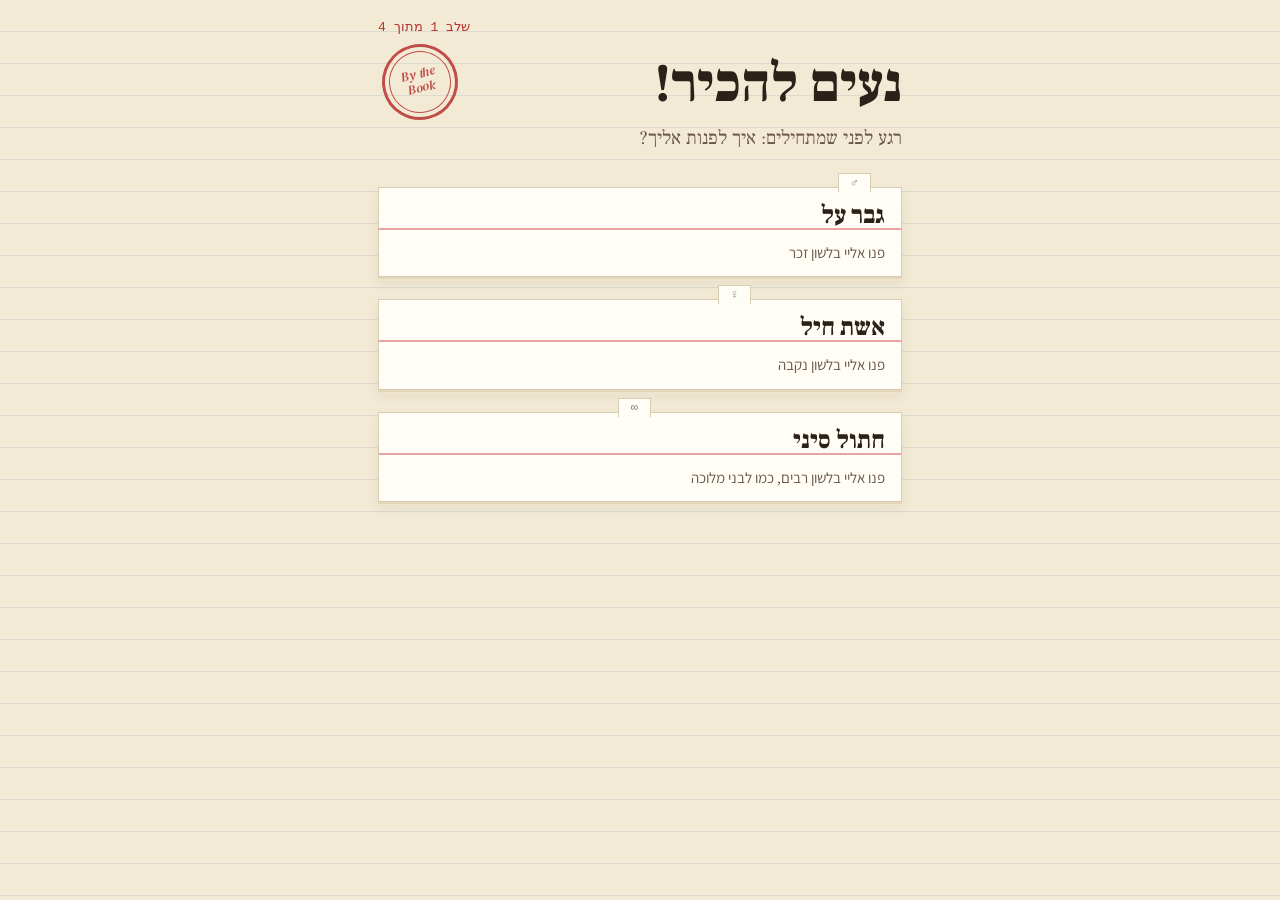
==== index.html @ d26ed382 "Stage 4: tell the app about your taste by voice; returned books get a stack - Big record button with" ====
<!doctype html>
<html lang="he" dir="rtl">
<head>
  <meta charset="utf-8">
  <meta name="viewport" content="width=device-width, initial-scale=1, viewport-fit=cover">
  <meta name="theme-color" content="#f3ead6">
  <meta name="color-scheme" content="light">
  <title>By the Book</title>

  <!-- installable app -->
  <link rel="manifest" href="manifest.webmanifest">
  <link rel="icon" href="icons/icon-192.png">
  <link rel="apple-touch-icon" href="icons/apple-touch-icon.png">
  <meta name="apple-mobile-web-app-capable" content="yes">
  <meta name="mobile-web-app-capable" content="yes">
  <meta name="apple-mobile-web-app-title" content="By the Book">
  <meta name="apple-mobile-web-app-status-bar-style" content="default">

  <link rel="preconnect" href="https://fonts.googleapis.com">
  <link rel="preconnect" href="https://fonts.gstatic.com" crossorigin>
  <link href="https://fonts.googleapis.com/css2?family=Assistant:wght@400;600;700;800&family=DM+Serif+Display:ital@0;1&family=Frank+Ruhl+Libre:wght@400;700;900&display=swap" rel="stylesheet">
  <link rel="stylesheet" href="css/style.css">
</head>
<body>
  <main id="view"></main>

  <!-- the book that comes off the shelf -->
  <div class="sheet-backdrop" hidden></div>
  <section class="sheet" role="dialog" aria-modal="true" hidden></section>

  <div class="toast" role="status" hidden></div>

  <nav class="tabbar" aria-label="ניווט">
    <button data-tab="home"><span class="tab-icon" aria-hidden="true">
      <svg viewBox="0 0 24 24"><path d="M4 20V9l8-5 8 5v11h-5v-6H9v6z"/></svg></span><span>בית</span></button>
    <button data-tab="mybooks"><span class="tab-icon" aria-hidden="true">
      <svg viewBox="0 0 24 24"><path d="M4 4h3v16H4zM9 6h3v14H9zM14.2 5.6l2.9-.8 3.7 14.5-2.9.7z"/></svg></span><span>הספרים שלי</span></button>
  </nav>

  <script src="data/categories.js"></script>
  <script src="data/books.js"></script>
  <script src="js/store.js"></script>
  <script src="js/taste.js"></script>
  <script src="js/recommend.js"></script>
  <script src="js/shelf.js"></script>
  <script src="js/install.js"></script>
  <script src="js/voice.js"></script>
  <script src="js/onboarding.js"></script>
  <script src="js/app.js"></script>
</body>
</html>
---- css/style.css ----
/* By the Book — an old public library: lined paper, catalogue cards,
   cloth-bound books on the lending desk, rubber stamps in red and blue ink. */

:root {
  --paper: #f3ead6;
  --paper-2: #fffdf6;
  --paper-3: #e9dcc2;
  --line: rgba(90, 120, 170, .14);
  --edge: #d8ccb2;
  --ink: #2b2118;
  --soft: #6a5848;
  --red: #b8322f;
  --red-line: #e9a3a0;
  --blue: #3b4fa0;
  --oak-hi: #d9b27c;
  --oak: #a87a45;
  --oak-lo: #7d5530;
  --gold: #f3dc9c;
  --serif: "Frank Ruhl Libre", "Times New Roman", serif;
  --sans: "Assistant", -apple-system, "Segoe UI", Arial, sans-serif;
  --typed: "Courier New", Courier, monospace;
  --latin: "DM Serif Display", Georgia, serif;
  --tabbar-h: 62px;
}

* { box-sizing: border-box; }
[hidden] { display: none !important; }
html { -webkit-text-size-adjust: 100%; }

body {
  margin: 0;
  min-height: 100vh;
  color: var(--ink);
  font-family: var(--serif);
  font-size: 17px;
  line-height: 1.5;
  -webkit-tap-highlight-color: transparent;
  background-color: var(--paper);
  /* ruled notebook paper */
  background-image: repeating-linear-gradient(transparent 0 31px, var(--line) 31px 32px);
}

button {
  font: inherit;
  color: inherit;
  cursor: pointer;
  border: none;
  background: none;
  padding: 0;
  touch-action: manipulation;
}

.typed { font-family: var(--typed); }
.muted { color: var(--soft); }

#view {
  max-width: 560px;
  margin: 0 auto;
  padding: calc(env(safe-area-inset-top) + 14px) 18px
           calc(var(--tabbar-h) + env(safe-area-inset-bottom) + 28px);
}

/* ---------- home ---------- */

.hero { position: relative; padding: 26px 0 22px; }

.hero h1 {
  font-weight: 900;
  font-size: clamp(56px, 17vw, 74px);
  line-height: 1;
  margin: 0;
}

.hero-sub { margin: 10px 0 0; font-size: 19px; font-style: italic; color: var(--soft); }

/* round rubber stamp with the app's name */
.brand-stamp {
  position: absolute;
  top: 18px;
  left: 4px;
  width: 98px;
  height: 98px;
  padding-top: 28px;
  border: 3px solid var(--red);
  border-radius: 50%;
  outline: 1.5px solid var(--red);
  outline-offset: -8px;
  color: var(--red);
  font-family: var(--latin);
  font-style: italic;
  font-size: 17px;
  line-height: 1.1;
  text-align: center;
  direction: ltr;
  transform: rotate(-14deg);
  opacity: .85;
}

.catalogue { display: grid; gap: 22px; padding-top: 12px; }

.index-card {
  position: relative;
  display: block;
  width: 100%;
  min-height: 88px;
  padding: 12px 16px;
  text-align: right;
  background-color: var(--paper-2);
  /* the red line under the heading of a catalogue card */
  background-image: linear-gradient(var(--red-line), var(--red-line));
  background-size: 100% 2px;
  background-position: 0 40px;
  background-repeat: no-repeat;
  border: 1px solid var(--edge);
  box-shadow: 0 2px 0 #e3d6ba, 0 4px 0 #efe5cf, 0 6px 12px rgba(80, 60, 30, .08);
  transition: transform .25s cubic-bezier(.2, .8, .3, 1.2);
}

.index-card:active { transform: translateY(1px); }
.index-card.pulling { transform: translateY(-14px) rotate(-1deg); }

.ic-tab {
  position: absolute;
  top: -15px;
  right: var(--tab);
  padding: 0 12px;
  font-size: 12px;
  color: #8b7a66;
  background: var(--paper-2);
  border: 1px solid var(--edge);
  border-bottom: none;
}

.ic-num { position: absolute; left: 16px; top: 13px; font-size: 14px; color: var(--red); }
.ic-name { display: block; font-weight: 900; font-size: 25px; line-height: 1.2; }
.ic-desc { display: block; margin-top: 12px; font-family: var(--sans); font-size: 15px; color: var(--soft); }

/* ---------- page header ---------- */

.page-head {
  display: flex;
  align-items: center;
  justify-content: space-between;
  gap: 12px;
  padding: 6px 0 10px;
  font-family: var(--sans);
  font-size: 15px;
}

.back { color: var(--soft); font-family: var(--sans); font-size: 16px; padding: 8px 0; }

.page-title { font-weight: 900; font-size: 34px; margin: 0; }

.tab-title {
  display: inline-block;
  margin-top: 6px;
  padding: 5px 18px 3px;
  font-weight: 900;
  font-size: 24px;
  background: var(--paper-2);
  border: 1px solid var(--edge);
  border-bottom: none;
}
.tab-title .typed { font-weight: 400; font-size: 13px; color: var(--red); margin-left: 10px; }

.hint { margin: 8px 0 0; font-style: italic; color: var(--soft); }

/* ---------- the lending desk ---------- */

.desk {
  position: relative;
  margin: 18px -18px 0;
  padding: 26px 18px 0;
  background: radial-gradient(70% 60% at 30% 30%, rgba(255, 214, 140, .35), transparent 70%);
}

.desk-books { position: relative; z-index: 1; }

.desk-top { /* the wooden desk */
  position: relative;
  height: 84px;
  margin: 0 -18px;
  background:
    repeating-linear-gradient(91deg, rgba(0, 0, 0, .05) 0 2px, transparent 2px 12px),
    linear-gradient(#b98a52, #8a5f33);
  box-shadow: inset 0 3px 0 var(--oak-hi), 0 8px 14px rgba(80, 50, 20, .18);
}

.desk.small .desk-top { height: 22px; }
.desk.small { padding-top: 12px; background: none; }

.desk-card {
  position: absolute;
  bottom: 10px;
  right: 30px;
  width: 116px;
  padding: 6px 8px;
  font-family: var(--typed);
  font-size: 10px;
  line-height: 1.5;
  color: #555;
  background: var(--paper-2);
  border: 1px solid var(--edge);
  box-shadow: 0 3px 6px rgba(0, 0, 0, .25);
  transform: rotate(-7deg);
}
.desk-card b {
  display: block;
  margin-bottom: 3px;
  font-family: var(--sans);
  font-size: 11px;
  color: var(--red);
  border-bottom: 1px solid var(--red-line);
}

.desk-stamp { /* a rubber stamp waiting on the desk */
  position: absolute;
  bottom: 22px;
  left: 42px;
  width: 46px;
  height: 30px;
  border-radius: 4px 4px 2px 2px;
  background: #3a2a1e;
  box-shadow: 0 3px 4px rgba(0, 0, 0, .4);
}
.desk-stamp::before {
  content: "";
  position: absolute;
  top: -26px;
  left: 16px;
  width: 14px;
  height: 28px;
  border-radius: 7px 7px 2px 2px;
  background: #6b4a3a;
}

.desk-empty { text-align: center; font-style: italic; color: var(--soft); margin: 0 0 14px; }

.stack { display: flex; flex-direction: column; align-items: center; }

/* a cloth-bound book lying on its side, spine towards you */
.bk {
  position: relative;
  display: flex;
  align-items: center;
  gap: 10px;
  width: var(--len);
  height: var(--t);
  margin-left: var(--x);
  padding: 0 16px;
  color: var(--gold);
  border-radius: 3px 6px 6px 3px;
  background:
    linear-gradient(180deg, rgba(255, 255, 255, .18), rgba(255, 255, 255, .03) 40%, rgba(0, 0, 0, .28)),
    var(--c);
  box-shadow: 0 2px 0 rgba(0, 0, 0, .25), 0 0 0 1px rgba(0, 0, 0, .3);
  transition: transform .3s cubic-bezier(.2, .8, .3, 1), box-shadow .3s ease, opacity .3s ease, filter .3s ease;
  animation: land .45s cubic-bezier(.2, .8, .3, 1.2) backwards;
}
.bk:nth-child(2) { animation-delay: .07s; }
.bk:nth-child(3) { animation-delay: .14s; }

@keyframes land { from { transform: translateY(-30px); opacity: 0; } }

/* gold lines near both ends of the spine */
.bk::before, .bk::after {
  content: "";
  position: absolute;
  top: 5px;
  bottom: 5px;
  width: 2px;
  background: #e9c97a;
  opacity: .8;
}
.bk::before { right: 8px; }
.bk::after { left: 8px; }

.bk:active { transform: translateX(-6px); }

.bk .fit {
  flex: 1;
  min-width: 0;
  height: 100%;
  display: flex;
  align-items: center;
  justify-content: center;
  padding: 5px 4px;
  overflow: hidden;
}

.bk-title {
  display: block;
  max-width: 100%;
  font-family: var(--serif);
  font-weight: 900;
  line-height: 1.05;
  text-align: center;
  text-shadow: 0 1px 0 rgba(0, 0, 0, .45);
}

.bk-author {
  flex-shrink: 0;
  max-width: 34%;
  padding-right: 10px;
  overflow: hidden;
  font-family: var(--sans);
  font-weight: 700;
  font-size: 11px;
  white-space: nowrap;
  text-overflow: ellipsis;
  color: #f3e6c6;
  opacity: .9;
  border-right: 1px solid rgba(233, 201, 122, .6);
}

/* white library label with the shelf letters */
.bk-label {
  flex-shrink: 0;
  min-width: 34px;
  padding: 3px 5px;
  font-family: var(--typed);
  font-size: 12px;
  font-weight: 700;
  line-height: 1.1;
  text-align: center;
  color: #222;
  background: var(--paper-2);
  border-radius: 2px;
  box-shadow: 0 1px 1px rgba(0, 0, 0, .35);
}

.stack.has-pulled .bk:not(.pulled) { filter: saturate(.6) brightness(.85); }
.bk.pulled {
  transform: translateX(-28px) translateY(-4px) rotate(-1.5deg);
  box-shadow: 0 14px 18px rgba(0, 0, 0, .35), 0 0 0 1px rgba(0, 0, 0, .3);
  z-index: 2;
}
.bk.leaving-out { transform: translateX(-120%) rotate(-4deg); opacity: 0; }
.bk.leaving-away { transform: translateY(24px); opacity: 0; }
.stack.swap-out .bk { transform: translateX(110%); opacity: 0; }

/* ---------- buttons ---------- */

.dashed-btn {
  display: block;
  width: 100%;
  margin-top: 20px;
  padding: 15px;
  font-family: var(--sans);
  font-weight: 700;
  font-size: 18px;
  color: var(--ink);
  background: rgba(255, 253, 246, .65);
  border: 2px dashed #b9a684;
  border-radius: 8px;
}
.dashed-btn:active { background: var(--paper-2); }

.stamp {
  flex: 1;
  min-height: 54px;
  font-family: var(--sans);
  font-weight: 800;
  font-size: 19px;
  border: 3px solid;
  border-radius: 6px;
  transition: transform .1s ease;
}
.stamp:active { transform: scale(.96) rotate(0deg); }
.stamp-red { color: var(--red); border-color: var(--red); background: rgba(184, 50, 47, .05); transform: rotate(-2deg); }
.stamp-blue { color: var(--blue); border-color: var(--blue); transform: rotate(1.5deg); }

.card-link {
  padding: 10px 6px;
  font-family: var(--sans);
  font-size: 15px;
  color: var(--soft);
  text-decoration: underline;
  text-underline-offset: 4px;
}

/* ---------- the library card (bottom sheet) ---------- */

.sheet-backdrop {
  position: fixed;
  inset: 0;
  z-index: 20;
  background: rgba(60, 40, 20, .35);
  opacity: 0;
  transition: opacity .3s ease;
}
.sheet-backdrop.show { opacity: 1; }

.sheet {
  position: fixed;
  z-index: 21;
  left: 0;
  right: 0;
  bottom: 0;
  max-width: 560px;
  max-height: 84vh;
  margin: 0 auto;
  overflow-y: auto;
  -webkit-overflow-scrolling: touch;
  padding: 8px 18px calc(env(safe-area-inset-bottom) + 18px);
  color: var(--ink);
  background: var(--paper-2);
  border: 1px solid #d3c4a5;
  border-bottom: none;
  border-radius: 6px 6px 0 0;
  box-shadow: 0 -10px 30px rgba(80, 60, 30, .3);
  transform: translateY(105%);
  transition: transform .34s cubic-bezier(.2, .8, .25, 1);
}
.sheet.show { transform: translateY(0); }

.sheet-grip { width: 44px; height: 5px; margin: 0 auto 4px; border-radius: 3px; background: #ddd0b4; }

.sheet-close {
  position: absolute;
  top: 10px;
  left: 12px;
  width: 38px;
  height: 38px;
  font-size: 15px;
  color: var(--soft);
  border-radius: 50%;
  background: var(--paper);
}

.card-top {
  display: flex;
  justify-content: space-between;
  margin: 6px 48px 0 0;
  padding-bottom: 6px;
  font-size: 13px;
  color: var(--red);
  border-bottom: 2px solid var(--red-line);
}

.card-book { display: flex; gap: 14px; align-items: flex-start; padding-top: 14px; }

.card-cover-wrap, .card-cover { flex-shrink: 0; width: 100px; height: 150px; }

.card-cover {
  display: block;
  object-fit: cover;
  color: transparent;
  background: var(--paper-3);
  box-shadow: 0 3px 10px rgba(0, 0, 0, .3);
  transform: rotate(2deg);
}

.card-cover.drawn {
  display: flex;
  flex-direction: column;
  align-items: center;
  justify-content: center;
  gap: 8px;
  padding: 12px;
  text-align: center;
  color: var(--gold);
  background:
    linear-gradient(90deg, rgba(0, 0, 0, .25) 0 7px, transparent 7px),
    var(--c);
  outline: 1px solid rgba(233, 201, 122, .7);
  outline-offset: -9px;
}
.drawn-title { font-weight: 900; font-size: 16px; line-height: 1.2; }
.drawn-author { font-family: var(--sans); font-size: 11px; opacity: .85; }

.card-head { min-width: 0; }
.card-head h2 { margin: 0; font-weight: 900; font-size: 25px; line-height: 1.12; }
.card-author { margin: 6px 0 4px; font-size: 14px; color: var(--soft); }
.card-tags { margin: 0; font-size: 13px; color: var(--red); }

.card-summary { margin: 14px 0 8px; font-size: 17px; line-height: 1.6; }

.card-where {
  margin: 0 0 6px;
  padding: 8px 10px;
  font-family: var(--sans);
  font-size: 15px;
  background: var(--paper);
  border-right: 3px solid var(--blue);
}
.card-where .typed { font-weight: 700; color: var(--blue); }

.card-note { margin: 6px 0 0; font-size: 15px; font-style: italic; color: var(--soft); }

.card-stamps { display: flex; gap: 12px; margin-top: 16px; }
.card-links { display: flex; justify-content: space-around; margin-top: 8px; }

.big-stamp {
  position: absolute;
  top: 38%;
  left: 50%;
  display: flex;
  flex-direction: column;
  align-items: center;
  padding: 10px 26px;
  font-family: var(--sans);
  font-weight: 900;
  font-size: 40px;
  line-height: 1;
  color: var(--red);
  border: 5px solid var(--red);
  border-radius: 10px;
  background: rgba(255, 253, 246, .6);
  transform: translate(-50%, -50%) rotate(-12deg);
  animation: thump .35s cubic-bezier(.3, 1.6, .5, 1) both;
  pointer-events: none;
}
.big-stamp .typed { font-size: 15px; font-weight: 700; margin-top: 6px; }

@keyframes thump {
  from { transform: translate(-50%, -50%) rotate(-12deg) scale(2.2); opacity: 0; }
}

/* ---------- my books ---------- */

.my-stack { margin-bottom: 28px; }
.my-stack h3, .returned summary {
  display: flex;
  align-items: center;
  gap: 10px;
  margin: 0;
  font-weight: 900;
  font-size: 24px;
}

.count {
  min-width: 28px;
  padding: 0 7px;
  font-size: 14px;
  font-weight: 700;
  text-align: center;
  color: var(--red);
  border: 2px solid var(--red);
  border-radius: 4px;
  transform: rotate(-3deg);
}

.empty-note {
  margin: 10px 0 0;
  padding: 14px 16px;
  font-style: italic;
  color: var(--soft);
  background: rgba(255, 253, 246, .7);
  border: 1px dashed #c9b994;
}

.returned summary { font-size: 18px; color: var(--soft); cursor: pointer; list-style: none; }
.returned summary::-webkit-details-marker { display: none; }
.returned summary::before { content: "◂"; font-size: 13px; transition: transform .2s; }
.returned[open] summary::before { transform: rotate(-90deg); }
.returned ul { list-style: none; margin: 10px 0 0; padding: 0; display: grid; gap: 6px; }
.returned li {
  display: flex;
  align-items: center;
  justify-content: space-between;
  gap: 10px;
  padding: 6px 12px;
  font-size: 15px;
  background: var(--paper-2);
  border: 1px solid var(--edge);
}
.returned li .card-link { flex-shrink: 0; font-size: 14px; color: var(--blue); }
.returned p { color: var(--soft); font-style: italic; }

/* ---------- toast: a paper slip ---------- */

.toast {
  position: fixed;
  z-index: 30;
  left: 16px;
  right: 16px;
  bottom: calc(var(--tabbar-h) + env(safe-area-inset-bottom) + 12px);
  max-width: 528px;
  margin: 0 auto;
  display: flex;
  align-items: center;
  justify-content: space-between;
  gap: 12px;
  padding: 12px 16px;
  font-family: var(--sans);
  font-weight: 600;
  color: var(--ink);
  background: var(--paper-2);
  border: 1px solid var(--edge);
  box-shadow: 0 8px 22px rgba(80, 60, 30, .3);
  transform: translateY(20px) rotate(-1deg);
  opacity: 0;
  transition: transform .25s ease, opacity .25s ease;
}
.toast.show { transform: rotate(-1deg); opacity: 1; }
.toast-undo { flex-shrink: 0; padding: 6px; font-weight: 800; color: var(--red); text-decoration: underline; }

/* ---------- install help ---------- */

.install {
  position: fixed;
  inset: 0;
  z-index: 40;
  display: flex;
  align-items: flex-end;
  justify-content: center;
  background: rgba(60, 40, 20, .45);
  opacity: 0;
  transition: opacity .3s ease;
}
.install.show { opacity: 1; }

.install-card {
  width: 100%;
  max-width: 560px;
  max-height: 92vh;
  overflow-y: auto;
  padding: 20px 20px calc(env(safe-area-inset-bottom) + 20px);
  text-align: center;
  color: var(--ink);
  background: var(--paper-2);
  border-radius: 6px 6px 0 0;
}
.install-card .brand { margin: 0; font-family: var(--latin); font-style: italic; color: var(--red); direction: ltr; }
.install-card h2 { margin: 4px 0 6px; font-weight: 900; font-size: 27px; }
.install-intro { margin: 0 0 14px; color: var(--soft); }
.install-steps { list-style: none; margin: 0 0 16px; padding: 0; counter-reset: step; display: grid; gap: 14px; }
.install-steps li { position: relative; counter-increment: step; }
.install-steps li::before {
  content: counter(step);
  position: absolute;
  top: 4px;
  right: 4px;
  display: grid;
  place-items: center;
  width: 28px;
  height: 28px;
  font-family: var(--sans);
  font-weight: 800;
  color: var(--red);
  border: 2.5px solid var(--red);
  border-radius: 50%;
}
.install-steps svg { width: 100%; max-width: 300px; height: auto; direction: ltr; }
.install-steps p { margin: 4px 0 0; font-family: var(--sans); }
.install-ok { margin-top: 4px; }

/* ---------- bottom tab bar ---------- */

.tabbar {
  position: fixed;
  z-index: 10;
  inset: auto 0 0 0;
  display: flex;
  justify-content: space-around;
  height: calc(var(--tabbar-h) + env(safe-area-inset-bottom));
  padding-bottom: env(safe-area-inset-bottom);
  background: rgba(255, 253, 246, .95);
  -webkit-backdrop-filter: blur(8px);
  backdrop-filter: blur(8px);
  border-top: 1px solid var(--edge);
}

.tabbar button {
  flex: 1;
  display: flex;
  flex-direction: column;
  align-items: center;
  justify-content: center;
  gap: 2px;
  font-family: var(--sans);
  font-size: 13px;
  font-weight: 600;
  color: var(--soft);
}
.tabbar button.active { color: var(--red); }
.tab-icon svg { display: block; width: 24px; height: 24px; fill: currentColor; }

/* ---------- first-time introduction ---------- */

body.onboarding .tabbar { display: none; }
body.onboarding #view { padding-bottom: calc(env(safe-area-inset-bottom) + 28px); }

.ob-step { margin: 4px 0 0; font-size: 13px; color: var(--red); text-align: left; }

.ob-head { position: relative; padding: 18px 0 22px; }
.ob-head h1 { margin: 0; font-weight: 900; font-size: clamp(40px, 12vw, 54px); line-height: 1.05; }
.ob-sub { margin: 12px 0 0; font-size: 19px; line-height: 1.5; color: var(--soft); }

.brand-stamp.small { top: 6px; width: 76px; height: 76px; padding-top: 20px; font-size: 13px; }

.ob-stamps { display: flex; gap: 16px; margin-top: 10px; }
.ob-stamps .stamp { min-height: 72px; font-size: 26px; }

.ob-go { display: block; width: 100%; margin-top: 22px; }
.ob-skip, .ob-back { display: block; margin: 12px auto 0; }

/* the card you write your taste on */
.note-card {
  display: block;
  padding: 10px 14px 6px;
  background: var(--paper-2);
  border: 1px solid var(--edge);
  box-shadow: 0 2px 0 #e3d6ba, 0 6px 14px rgba(80, 60, 30, .1);
}
.note-card-head {
  display: block;
  padding-bottom: 6px;
  font-size: 12px;
  color: var(--red);
  border-bottom: 2px solid var(--red-line);
}
.note-card textarea {
  display: block;
  width: 100%;
  min-height: 190px;
  margin-top: 4px;
  padding: 0;
  font-family: var(--serif);
  font-size: 18px;
  line-height: 32px;
  color: var(--ink);
  background: repeating-linear-gradient(transparent 0 31px, var(--line) 31px 32px);
  border: none;
  outline: none;
  resize: vertical;
}
.note-card textarea::placeholder { color: #a8977f; font-style: italic; }
.note-card textarea.nudge { animation: nudge .4s ease; }
@keyframes nudge { 25% { transform: translateX(-6px); } 75% { transform: translateX(6px); } }

/* what we understood */
.catalog-card {
  padding: 12px 14px 14px;
  background: var(--paper-2);
  border: 1px solid var(--edge);
  box-shadow: 0 2px 0 #e3d6ba, 0 6px 14px rgba(80, 60, 30, .1);
}
.chip-group + .chip-group { margin-top: 12px; }
.chip-title { margin: 0 0 6px; font-family: var(--sans); font-size: 14px; font-weight: 700; color: var(--soft); }
.chips, .picker { display: flex; flex-wrap: wrap; gap: 8px; }
.picker { margin-top: 12px; padding-top: 12px; border-top: 1px dashed #c9b994; }
.picker[hidden] { display: none; }
.chip {
  padding: 6px 12px;
  font-family: var(--sans);
  font-size: 15px;
  font-weight: 700;
  border: 2px solid;
  border-radius: 6px;
  background: transparent;
}
.chip span { font-size: 11px; opacity: .7; margin-right: 4px; }
.chip-like, .chip-author, .chip-book { color: var(--blue); border-color: var(--blue); }
.chip-dislike, .chip-author-neg, .chip-book-neg { color: var(--red); border-color: var(--red); text-decoration: line-through; text-decoration-thickness: 1.5px; }
.chip-add { color: var(--soft); border: 1.5px dashed #b9a684; font-weight: 600; }
.chip:nth-child(3n+1) { transform: rotate(-1.5deg); }
.chip:nth-child(3n+2) { transform: rotate(1deg); }
.add-more { margin-top: 10px; }

/* ---------- voice recorder ---------- */

.recorder { display: flex; flex-direction: column; align-items: center; margin: 6px 0 18px; }

.rec-btn {
  position: relative;
  display: grid;
  place-items: center;
  width: 156px;
  height: 156px;
  color: var(--red);
  border-radius: 50%;
  background: var(--paper-2);
  border: 5px solid var(--red);
  box-shadow: 0 0 0 7px var(--paper-2), 0 0 0 9px var(--red-line), 0 10px 24px rgba(120, 40, 30, .18);
  transition: background .25s ease, color .25s ease, transform .15s ease;
}
.rec-btn:active { transform: scale(.96); }
.rec-mic svg { display: block; width: 62px; height: 62px; fill: currentColor; }

.rec-ring { /* pulses outwards while listening */
  position: absolute;
  inset: -5px;
  border-radius: 50%;
  border: 3px solid var(--red);
  opacity: 0;
}

.rec-waves {
  position: absolute;
  display: none;
  align-items: center;
  gap: 5px;
  height: 64px;
}
.rec-waves i {
  display: block;
  width: 6px;
  height: 100%;
  border-radius: 3px;
  background: #fffdf6;
  animation: wave 1s ease-in-out infinite;
  transform: scaleY(.25);
}
.rec-waves i:nth-child(1) { animation-delay: -.9s; }
.rec-waves i:nth-child(2) { animation-delay: -.3s; }
.rec-waves i:nth-child(3) { animation-delay: -.6s; }
.rec-waves i:nth-child(4) { animation-delay: -.1s; }
.rec-waves i:nth-child(5) { animation-delay: -.75s; }
.rec-waves i:nth-child(6) { animation-delay: -.45s; }
.rec-waves i:nth-child(7) { animation-delay: -.2s; }
.rec-waves i:nth-child(8) { animation-delay: -.85s; }
.rec-waves i:nth-child(9) { animation-delay: -.55s; }

@keyframes wave {
  0%, 100% { transform: scaleY(.22); }
  50% { transform: scaleY(1); }
}

.recorder[data-state="listening"] .rec-btn { background: var(--red); color: #fffdf6; }
.recorder[data-state="listening"] .rec-mic { display: none; }
.recorder[data-state="listening"] .rec-waves { display: flex; }
.recorder[data-state="listening"] .rec-ring { animation: ring 1.6s ease-out infinite; }

@keyframes ring {
  from { transform: scale(1); opacity: .6; }
  to { transform: scale(1.35); opacity: 0; }
}

.rec-hint {
  min-height: 1.5em;
  margin: 18px 0 0;
  font-family: var(--sans);
  font-size: 17px;
  font-weight: 600;
  text-align: center;
  color: var(--soft);
}
.recorder[data-state="failed"] .rec-hint {
  padding: 10px 12px;
  color: var(--ink);
  background: var(--paper-2);
  border-right: 3px solid var(--red);
  font-weight: 400;
}

.ob-type { display: block; margin: 14px auto 0; }

/* microphone explanation */
.mic-card .mic-badge {
  display: grid;
  place-items: center;
  width: 72px;
  height: 72px;
  margin: 4px auto 8px;
  color: var(--red);
  border: 3px solid var(--red);
  border-radius: 50%;
}
.mic-card .mic-badge svg { width: 36px; height: 36px; fill: currentColor; }
.mic-card .install-intro { text-align: right; }
.mic-no { display: block; margin: 10px auto 0; }

/* returned books: a paler stack */
.my-stack.returned-stack .bk { filter: saturate(.45) brightness(1.05); opacity: .85; }

@media (prefers-reduced-motion: reduce) {
  *, *::before, *::after { animation: none !important; transition: none !important; }
}
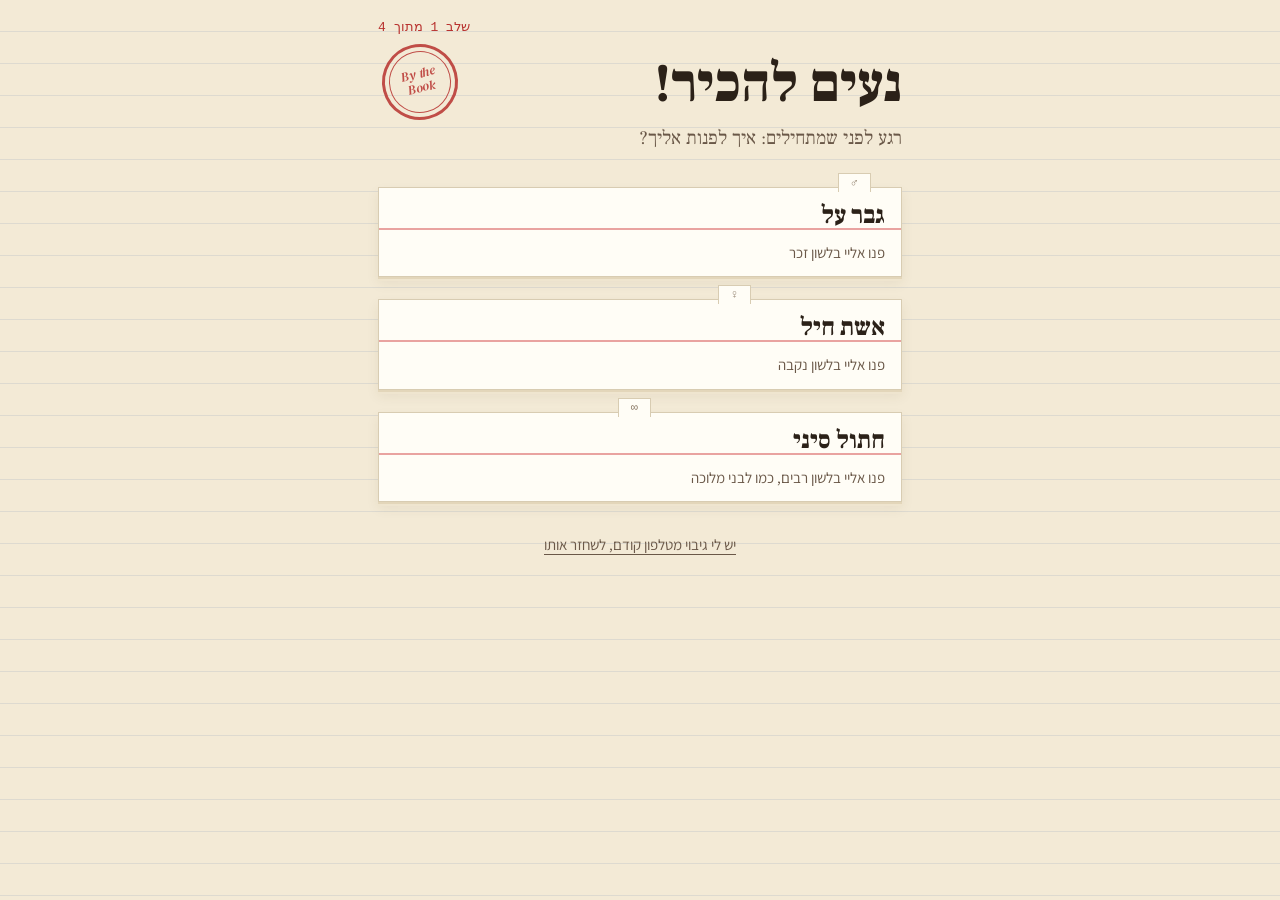
==== commit be8aac5c: "Stage 7: backup and restore, reading ranks, learning from all books - Settings: export a single back" ====
--- a/index.html
+++ b/index.html
@@ -34,7 +34,11 @@
     <button data-tab="home"><span class="tab-icon" aria-hidden="true">
       <svg viewBox="0 0 24 24"><path d="M4 20V9l8-5 8 5v11h-5v-6H9v6z"/></svg></span><span>בית</span></button>
     <button data-tab="mybooks"><span class="tab-icon" aria-hidden="true">
-      <svg viewBox="0 0 24 24"><path d="M4 4h3v16H4zM9 6h3v14H9zM14.2 5.6l2.9-.8 3.7 14.5-2.9.7z"/></svg></span><span>הספרים שלי</span></button>
+      <svg viewBox="0 0 24 24"><path d="M3 17h18v3H3zM4.5 12.5h15v3h-15zM3.5 8h16v3h-16z"/></svg></span><span>הספרים שלי</span></button>
+    <button data-tab="taste"><span class="tab-icon" aria-hidden="true">
+      <svg viewBox="0 0 24 24"><path d="M3 5h18v14H3zm2 2v10h14V7zm2 2h4v4H7zm6 0h4v1.5h-4zm0 3h4v1.5h-4zm-6 3h10v1.5H7z"/></svg></span><span>הטעם שלי</span></button>
+    <button data-tab="settings"><span class="tab-icon" aria-hidden="true">
+      <svg viewBox="0 0 24 24"><path d="M10.6 2h2.8l.5 2.6 1.9.8 2.2-1.5 2 2-1.5 2.2.8 1.9 2.6.5v2.8l-2.6.5-.8 1.9 1.5 2.2-2 2-2.2-1.5-1.9.8-.5 2.6h-2.8l-.5-2.6-1.9-.8-2.2 1.5-2-2 1.5-2.2-.8-1.9L2 13.4v-2.8l2.6-.5.8-1.9-1.5-2.2 2-2 2.2 1.5 1.9-.8zM12 8.5a3.5 3.5 0 1 0 0 7 3.5 3.5 0 0 0 0-7z"/></svg></span><span>הגדרות</span></button>
   </nav>
 
   <script src="data/categories.js"></script>
@@ -46,6 +50,9 @@
   <script src="js/install.js"></script>
   <script src="js/voice.js"></script>
   <script src="js/onboarding.js"></script>
+  <script src="js/rating.js"></script>
+  <script src="js/me.js"></script>
+  <script src="js/backup.js"></script>
   <script src="js/app.js"></script>
 </body>
 </html>
--- a/css/style.css
+++ b/css/style.css
@@ -865,6 +865,188 @@
 /* returned books: a paler stack */
 .my-stack.returned-stack .bk { filter: saturate(.45) brightness(1.05); opacity: .85; }
 
+/* ---------- rating: the "return card" ---------- */
+
+.install.rating { align-items: flex-end; }
+.return-card { position: relative; text-align: right; padding-top: 14px; }
+.return-card .card-top { margin-left: 48px; margin-right: 0; }
+.return-card h2 { margin: 14px 0 0; font-size: 26px; line-height: 1.15; }
+.return-card .card-author { margin: 4px 0 0; }
+.return-card .chip-title { margin: 16px 0 8px; }
+.return-card .recorder { margin: 4px 0 10px; }
+.return-card .rec-btn { width: 96px; height: 96px; border-width: 4px; box-shadow: 0 0 0 5px var(--paper-2), 0 0 0 7px var(--red-line); }
+.return-card .rec-mic svg { width: 40px; height: 40px; }
+.return-card .rec-waves { height: 40px; gap: 4px; }
+.return-card .rec-waves i { width: 4px; }
+.return-card .rec-hint { margin-top: 10px; font-size: 15px; }
+.return-card .note-card textarea { min-height: 96px; }
+.return-card .rate-save { margin-top: 18px; }
+.return-card .rate-snooze { display: block; margin: 10px auto 0; }
+
+.rate-q { margin: 16px 0 4px; font-weight: 900; font-size: 22px; text-align: center; }
+
+.stars { display: flex; justify-content: center; gap: 6px; }
+.stars.nudge { animation: nudge .4s ease; }
+.star {
+  width: 54px;
+  height: 54px;
+  font-size: 44px;
+  line-height: 1;
+  color: transparent;
+  -webkit-text-stroke: 2px #b9a684;
+  transition: transform .15s ease, color .15s ease;
+}
+.star.on { color: var(--red); -webkit-text-stroke: 2px var(--red); }
+.star:active { transform: scale(1.2) rotate(-8deg); }
+.star-word { min-height: 1.4em; margin: 4px 0 0; text-align: center; color: var(--red); font-size: 15px; }
+
+.chips.quick .chip { font-size: 14px; padding: 5px 10px; }
+.chips.quick .chip.on { color: var(--blue); border: 2px solid var(--blue); border-style: solid; }
+
+/* the reminder: a note pinned to the board */
+.install.reminder { align-items: center; padding: 20px; }
+.reminder-card {
+  position: relative;
+  max-width: 380px;
+  padding: 30px 22px 18px;
+  border-radius: 2px;
+  border: 1px solid var(--edge);
+  box-shadow: 0 14px 34px rgba(60, 40, 20, .35);
+  transform: rotate(-1.5deg);
+  background-image: repeating-linear-gradient(transparent 0 31px, var(--line) 31px 32px);
+}
+.reminder-card .pin {
+  position: absolute;
+  top: -9px;
+  left: 50%;
+  width: 18px;
+  height: 18px;
+  border-radius: 50%;
+  background: radial-gradient(circle at 35% 35%, #e46b62, var(--red));
+  box-shadow: 0 2px 3px rgba(0, 0, 0, .4);
+  transform: translateX(-50%);
+}
+.reminder-date { margin: 0; font-size: 13px; color: var(--red); }
+.reminder-card h2 { margin: 8px 0 18px; font-size: 26px; line-height: 1.25; }
+.reminder-card .rem-snooze { display: block; margin: 12px auto 0; }
+
+/* stars on a book's spine and in its card */
+.bk-stars {
+  flex-shrink: 0;
+  padding: 1px 5px;
+  font-family: var(--sans);
+  font-size: 12px;
+  font-weight: 800;
+  color: var(--red);
+  background: var(--paper-2);
+  border-radius: 2px;
+  transform: rotate(-4deg);
+}
+.note-stars { color: var(--red); font-style: normal; letter-spacing: 1px; display: inline-block; }
+
+/* ---------- הטעם שלי: the reader card ---------- */
+
+.reader-card {
+  padding: 12px 16px 16px;
+  background: var(--paper-2);
+  border: 1px solid var(--edge);
+  box-shadow: 0 2px 0 #e3d6ba, 0 4px 0 #efe5cf, 0 8px 16px rgba(80, 60, 30, .1);
+}
+.reader-card .card-top { margin: 0 0 4px; }
+.reader-card .chip-title { margin: 16px 0 8px; }
+.reader-card .chips .chip { cursor: default; }
+.reader-fields { display: grid; grid-template-columns: auto 1fr; gap: 4px 12px; margin: 12px 0 4px; font-size: 16px; }
+.reader-fields dt { font-family: var(--sans); font-weight: 700; color: var(--soft); }
+.reader-fields dd { margin: 0; }
+.reader-empty, .reader-learn { margin: 16px 0 0; font-style: italic; color: var(--soft); }
+.reader-quote {
+  margin: 0;
+  padding: 8px 12px;
+  font-size: 16px;
+  font-style: italic;
+  background: var(--paper);
+  border-right: 3px solid var(--blue);
+}
+
+/* ---------- settings ---------- */
+
+.set-card {
+  margin-bottom: 16px;
+  padding: 12px 16px 14px;
+  background: var(--paper-2);
+  border: 1px solid var(--edge);
+  box-shadow: 0 2px 0 #e3d6ba;
+}
+.set-card h3 {
+  margin: 0 0 10px;
+  padding-bottom: 6px;
+  font-weight: 900;
+  font-size: 20px;
+  border-bottom: 2px solid var(--red-line);
+}
+.set-note { margin: 8px 0 0; font-family: var(--sans); font-size: 14px; color: var(--soft); }
+.opts { display: flex; gap: 8px; flex-wrap: wrap; }
+.opt {
+  flex: 1;
+  min-width: 90px;
+  min-height: 48px;
+  padding: 8px;
+  font-family: var(--sans);
+  font-weight: 700;
+  font-size: 16px;
+  color: var(--soft);
+  border: 2px dashed #c9b994;
+  border-radius: 6px;
+}
+.opt.on { color: var(--blue); border: 3px solid var(--blue); transform: rotate(-1.5deg); background: rgba(59, 79, 160, .05); }
+.cat-toggles { display: grid; grid-template-columns: 1fr 1fr; gap: 8px; margin-top: 10px; }
+.cat-toggle { display: flex; align-items: center; gap: 8px; font-size: 17px; cursor: pointer; }
+.cat-toggle input { position: absolute; opacity: 0; pointer-events: none; }
+.cat-toggle .box {
+  display: grid;
+  place-items: center;
+  width: 26px;
+  height: 26px;
+  flex-shrink: 0;
+  border: 2px solid var(--soft);
+  border-radius: 3px;
+  background: var(--paper);
+}
+.cat-toggle input:checked + .box::after { content: "✓"; color: var(--red); font-weight: 900; font-size: 20px; line-height: 1; }
+.cat-toggle input:focus-visible + .box { outline: 2px solid var(--blue); outline-offset: 2px; }
+.version { margin: 20px 0 14px; text-align: center; font-size: 13px; color: #a8977f; user-select: none; }
+.tabbar button span:last-child { white-space: nowrap; }
+
+/* ---------- backup slip on the home screen ---------- */
+
+.backup-slip {
+  position: relative;
+  margin: 0 0 18px;
+  padding: 12px 14px;
+  font-family: var(--sans);
+  font-size: 15px;
+  background: #fdf3d8;
+  border: 1px solid #e6cf94;
+  box-shadow: 0 4px 10px rgba(80, 60, 30, .12);
+  transform: rotate(-.8deg);
+}
+.backup-slip p { margin: 0; }
+.slip-actions { display: flex; align-items: center; gap: 12px; margin-top: 10px; }
+.slip-actions .stamp { flex: 0 1 auto; min-height: 44px; padding: 0 18px; font-size: 16px; }
+.ob-restore { display: block; margin: 22px auto 0; }
+
+/* ---------- ranks ---------- */
+
+.rank-box { margin-top: 10px; padding: 10px 12px; background: var(--paper); border-right: 3px solid var(--red); }
+.rank-next { margin: 0; font-family: var(--sans); font-size: 15px; }
+.rank-ladder summary { margin-top: 8px; font-family: var(--sans); font-size: 14px; color: var(--blue); cursor: pointer; }
+.rank-ladder ol { list-style: none; margin: 8px 0 0; padding: 0; display: grid; gap: 4px; }
+.rank-ladder li { display: flex; justify-content: space-between; gap: 10px; padding: 3px 6px; font-size: 15px; color: var(--soft); }
+.rank-ladder li .typed { font-size: 12px; }
+.rank-ladder li.done { color: var(--ink); }
+.rank-ladder li.done span:first-child::after { content: " ✓"; color: var(--blue); }
+.rank-ladder li.here { color: var(--red); font-weight: 700; border: 2px solid var(--red); border-radius: 4px; transform: rotate(-1deg); }
+
 @media (prefers-reduced-motion: reduce) {
   *, *::before, *::after { animation: none !important; transition: none !important; }
 }
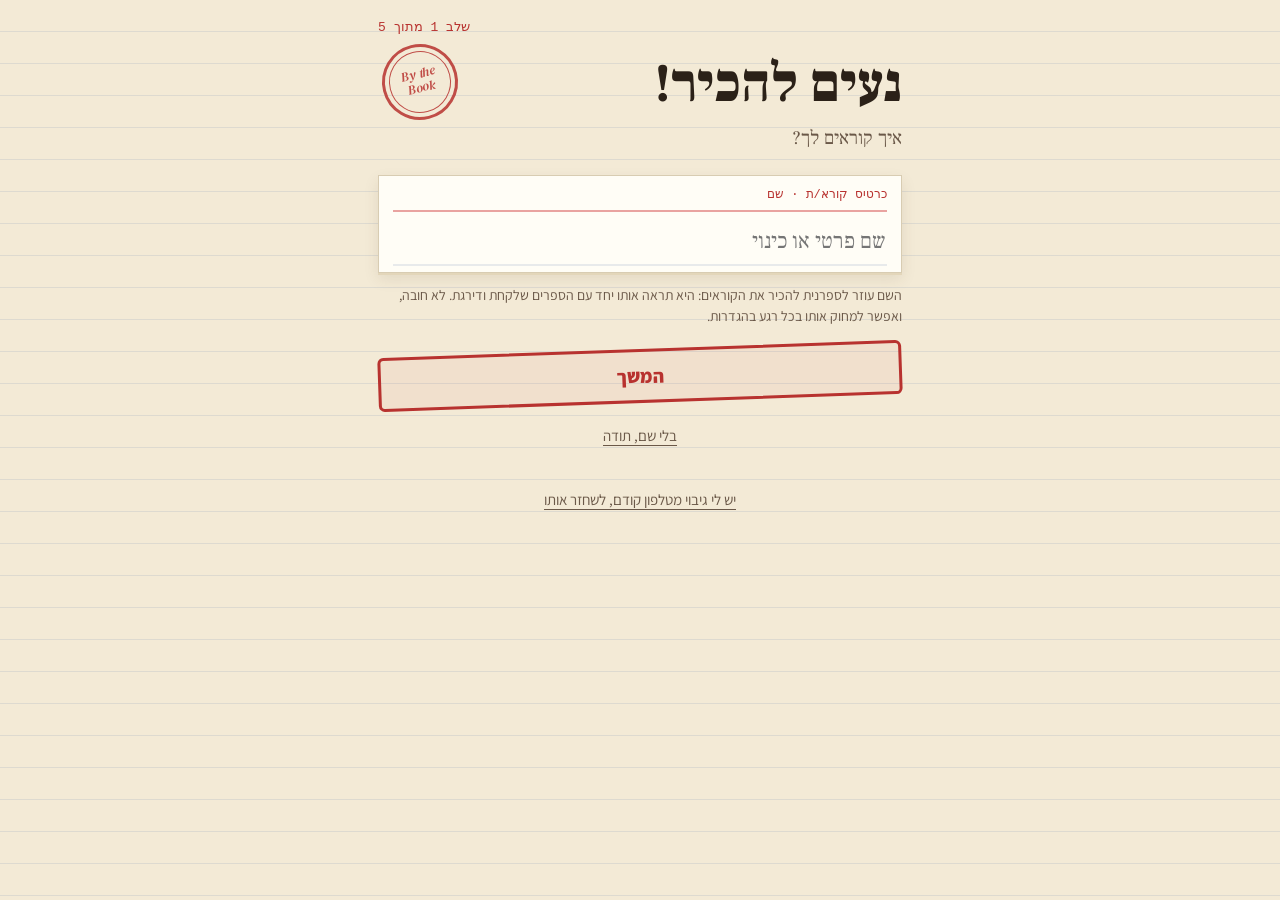
==== commit a36fa707: "Librarian tab, readers' favourite, non-fiction drawer, real spine labels, stay signed in - New 'הספר" ====
--- a/index.html
+++ b/index.html
@@ -18,7 +18,7 @@
 
   <link rel="preconnect" href="https://fonts.googleapis.com">
   <link rel="preconnect" href="https://fonts.gstatic.com" crossorigin>
-  <link href="https://fonts.googleapis.com/css2?family=Assistant:wght@400;600;700;800&family=DM+Serif+Display:ital@0;1&family=Frank+Ruhl+Libre:wght@400;700;900&display=swap" rel="stylesheet">
+  <link href="https://fonts.googleapis.com/css2?family=Assistant:wght@400;600;700;800&family=DM+Serif+Display:ital@0;1&family=Frank+Ruhl+Libre:wght@400;700;900&family=Amatic+SC:wght@700&display=swap" rel="stylesheet">
   <link rel="stylesheet" href="css/style.css">
 </head>
 <body>
@@ -33,6 +33,8 @@
   <nav class="tabbar" aria-label="ניווט">
     <button data-tab="home"><span class="tab-icon" aria-hidden="true">
       <svg viewBox="0 0 24 24"><path d="M4 20V9l8-5 8 5v11h-5v-6H9v6z"/></svg></span><span>בית</span></button>
+    <button data-tab="librarian"><span class="tab-icon" aria-hidden="true">
+      <svg viewBox="0 0 24 24"><path d="M12 2.5l2.6 5.6 6.1.7-4.5 4.2 1.2 6-5.4-3-5.4 3 1.2-6-4.5-4.2 6.1-.7z"/></svg></span><span>הספרנית</span></button>
     <button data-tab="mybooks"><span class="tab-icon" aria-hidden="true">
       <svg viewBox="0 0 24 24"><path d="M3 17h18v3H3zM4.5 12.5h15v3h-15zM3.5 8h16v3h-16z"/></svg></span><span>הספרים שלי</span></button>
     <button data-tab="taste"><span class="tab-icon" aria-hidden="true">
@@ -41,6 +43,7 @@
       <svg viewBox="0 0 24 24"><path d="M10.6 2h2.8l.5 2.6 1.9.8 2.2-1.5 2 2-1.5 2.2.8 1.9 2.6.5v2.8l-2.6.5-.8 1.9 1.5 2.2-2 2-2.2-1.5-1.9.8-.5 2.6h-2.8l-.5-2.6-1.9-.8-2.2 1.5-2-2 1.5-2.2-.8-1.9L2 13.4v-2.8l2.6-.5.8-1.9-1.5-2.2 2-2 2.2 1.5 1.9-.8zM12 8.5a3.5 3.5 0 1 0 0 7 3.5 3.5 0 0 0 0-7z"/></svg></span><span>הגדרות</span></button>
   </nav>
 
+  <script src="js/config.js"></script>
   <script src="data/categories.js"></script>
   <script src="data/books.js"></script>
   <script src="js/store.js"></script>
@@ -53,6 +56,8 @@
   <script src="js/rating.js"></script>
   <script src="js/me.js"></script>
   <script src="js/backup.js"></script>
+  <script src="js/cloud.js"></script>
+  <script src="js/scan.js"></script>
   <script src="js/app.js"></script>
 </body>
 </html>
--- a/css/style.css
+++ b/css/style.css
@@ -20,6 +20,7 @@
   --sans: "Assistant", -apple-system, "Segoe UI", Arial, sans-serif;
   --typed: "Courier New", Courier, monospace;
   --latin: "DM Serif Display", Georgia, serif;
+  --hand: "Amatic SC", "Frank Ruhl Libre", cursive;
   --tabbar-h: 62px;
 }
 
@@ -317,6 +318,7 @@
 .bk-label {
   flex-shrink: 0;
   min-width: 34px;
+  line-height: 1.15;
   padding: 3px 5px;
   font-family: var(--typed);
   font-size: 12px;
@@ -1047,6 +1049,256 @@
 .rank-ladder li.done span:first-child::after { content: " ✓"; color: var(--blue); }
 .rank-ladder li.here { color: var(--red); font-weight: 700; border: 2px solid var(--red); border-radius: 4px; transform: rotate(-1deg); }
 
+/* ---------- הספרנית ממליצה: display stand ---------- */
+
+.hand { font-family: var(--hand); font-weight: 700; }
+
+.lib-stand {
+  position: relative;
+  margin: 0 -18px 26px;
+  padding: 16px 14px 22px;
+  overflow: hidden;
+  background: linear-gradient(#4a2f19, #3a2413);
+}
+.lib-wall { /* blurred shelves behind the stand */
+  position: absolute;
+  inset: 0;
+  opacity: .32;
+  filter: blur(1.5px);
+  background:
+    repeating-linear-gradient(90deg, #7a2430 0 18px, #2c3550 18px 32px, #8a6a2c 32px 44px, #284a3c 44px 64px, #5a4a3a 64px 74px, #6b2a2a 74px 92px) 0 18px / 100% 130px no-repeat,
+    linear-gradient(#a87a45, #7d5530) 0 148px / 100% 10px no-repeat,
+    repeating-linear-gradient(90deg, #2f3e55 0 14px, #7a5a2c 14px 30px, #4f5d4a 30px 50px, #7a2430 50px 62px, #3a3a3a 62px 80px) 0 172px / 100% 130px no-repeat,
+    linear-gradient(#a87a45, #7d5530) 0 302px / 100% 10px no-repeat;
+}
+.lib-stand > *:not(.lib-wall) { position: relative; }
+
+.lib-sign {
+  width: max-content;
+  margin: 0 auto;
+  padding: 2px 20px 0;
+  font-size: 32px;
+  line-height: 1.3;
+  color: var(--ink);
+  background: var(--paper-2);
+  border: 1px solid var(--edge);
+  box-shadow: 0 4px 8px rgba(0, 0, 0, .35);
+  transform: rotate(-1.5deg);
+}
+.lib-sign::before, .lib-sign::after {
+  content: "";
+  position: absolute;
+  top: -6px;
+  width: 11px;
+  height: 11px;
+  border-radius: 50%;
+  background: radial-gradient(circle at 35% 35%, #e46b62, var(--red));
+  box-shadow: 0 1px 2px rgba(0, 0, 0, .5);
+}
+.lib-sign::before { right: 10px; }
+.lib-sign::after { left: 10px; }
+.lib-week { margin: 6px 0 12px; text-align: center; font-size: 12px; color: #e7d6b6; }
+
+.lib-row { display: flex; justify-content: center; gap: 10px; z-index: 1; }
+.lib-item { display: flex; flex-direction: column; align-items: center; width: 31%; max-width: 150px; }
+.lib-item:active .lib-cover { transform: translateY(-4px); }
+
+.lib-cover { position: relative; display: block; width: 100%; aspect-ratio: 2 / 3; transition: transform .2s ease; }
+.lib-cover img, .lib-drawn {
+  display: block;
+  width: 100%;
+  height: 100%;
+  object-fit: cover;
+  border-radius: 2px 4px 4px 2px;
+  box-shadow: 0 10px 14px rgba(0, 0, 0, .5), inset 3px 0 0 rgba(0, 0, 0, .2);
+  transform: perspective(500px) rotateX(5deg);
+  transform-origin: bottom;
+  background: var(--paper-3);
+}
+.lib-drawn {
+  display: grid;
+  place-items: center;
+  padding: 8px;
+  font-weight: 900;
+  font-size: 14px;
+  line-height: 1.2;
+  text-align: center;
+  color: var(--gold);
+  background: var(--c);
+  outline: 1px solid rgba(233, 201, 122, .7);
+  outline-offset: -6px;
+}
+.lib-mark {
+  position: absolute;
+  top: 10px;
+  left: 50%;
+  padding: 2px 10px;
+  font-family: var(--sans);
+  font-weight: 900;
+  font-size: 15px;
+  color: var(--red);
+  border: 2.5px solid var(--red);
+  border-radius: 4px;
+  background: rgba(255, 253, 246, .85);
+  transform: translateX(-50%) rotate(-12deg);
+}
+
+.lib-cover::after { /* the wooden ledge the covers stand on; pieces overlap into one ledge */
+  content: "";
+  position: absolute;
+  z-index: 1;
+  left: -9px;
+  right: -9px;
+  bottom: -12px;
+  height: 16px;
+  background: linear-gradient(var(--oak-hi) 0 3px, var(--oak) 3px 75%, var(--oak-lo));
+  box-shadow: 0 6px 8px rgba(0, 0, 0, .4);
+  pointer-events: none;
+}
+
+.lib-card {
+  position: relative;
+  z-index: 2;
+  display: block;
+  width: 100%;
+  margin-top: 4px;
+  padding: 8px 6px 6px;
+  background: var(--paper-2);
+  background-image: linear-gradient(var(--red-line), var(--red-line));
+  background-size: 100% 1.5px;
+  background-position: 0 44px;
+  background-repeat: no-repeat;
+  box-shadow: 0 4px 8px rgba(0, 0, 0, .4);
+}
+.lib-item:nth-child(1) .lib-card { transform: rotate(-2deg); }
+.lib-item:nth-child(2) .lib-card { transform: rotate(1.5deg); }
+.lib-item:nth-child(3) .lib-card { transform: rotate(-1deg); }
+.lib-card::before { /* the paper clip */
+  content: "";
+  position: absolute;
+  top: -9px;
+  left: 50%;
+  width: 10px;
+  height: 18px;
+  border: 2.5px solid #9aa0a6;
+  border-radius: 6px;
+  transform: translateX(-50%);
+}
+.lib-card .fit { display: flex; align-items: center; justify-content: center; height: 34px; overflow: hidden; }
+.lib-title { display: block; font-weight: 900; line-height: 1.05; text-align: center; color: var(--ink); }
+.lib-author { display: block; margin-top: 4px; font-family: var(--sans); font-size: 11px; text-align: center; color: var(--soft); }
+.lib-note { display: block; margin-top: 3px; font-size: 19px; line-height: 1.05; text-align: center; color: var(--blue); }
+.lib-quote { font-size: 24px; font-style: normal; color: var(--blue); }
+
+/* ---------- photograph a book ---------- */
+
+.scan-btn {
+  display: flex;
+  align-items: center;
+  gap: 14px;
+  width: 100%;
+  margin: 0 0 22px;
+  padding: 12px 14px;
+  font-family: var(--sans);
+  font-size: 15px;
+  line-height: 1.35;
+  text-align: right;
+  color: var(--ink);
+  background: var(--paper-2);
+  border: 2px dashed #b9a684;
+  border-radius: 8px;
+}
+.scan-btn b { font-size: 17px; }
+.scan-btn:active { background: var(--paper-3); }
+.scan-icon {
+  display: grid;
+  place-items: center;
+  flex-shrink: 0;
+  width: 54px;
+  height: 54px;
+  color: var(--red);
+  border: 3px solid var(--red);
+  border-radius: 50%;
+  transform: rotate(-8deg);
+}
+.scan-icon svg { width: 28px; height: 28px; fill: currentColor; }
+
+.scan-card { position: relative; padding-top: 22px; }
+.scan-card h2 { margin: 10px 0 6px; font-size: 24px; }
+.scan-photo { position: relative; width: 150px; margin: 6px auto 0; overflow: hidden; border-radius: 4px; box-shadow: 0 6px 14px rgba(0, 0, 0, .25); }
+.scan-photo img { display: block; width: 100%; }
+.scan-beam { /* a reading line sweeping the photo */
+  position: absolute;
+  left: 0;
+  right: 0;
+  height: 3px;
+  background: var(--red);
+  box-shadow: 0 0 12px 3px rgba(184, 50, 47, .6);
+  animation: sweep 1.6s ease-in-out infinite alternate;
+}
+@keyframes sweep { from { top: 4%; } to { top: 94%; } }
+.scan-hits { display: grid; gap: 6px; margin-top: 8px; text-align: right; }
+.scan-hits .hit {
+  padding: 9px 12px;
+  font-family: var(--sans);
+  font-size: 15px;
+  text-align: right;
+  background: var(--paper);
+  border: 1px solid var(--edge);
+  border-radius: 4px;
+}
+.scan-field { text-align: right; }
+.scan-field input {
+  display: block;
+  width: 100%;
+  min-height: 46px;
+  padding: 8px 10px;
+  font: inherit;
+  font-size: 17px;
+  background: var(--paper);
+  border: 1.5px solid #c9b994;
+  border-radius: 4px;
+}
+.scan-again { display: block; margin: 14px auto 0; }
+
+.verdict { display: block; padding: 10px 12px; font-family: var(--sans); font-style: normal; font-size: 15px; color: var(--ink); background: var(--paper); border-right: 4px solid var(--soft); }
+.verdict b { font-family: var(--serif); font-size: 20px; }
+.verdict-yes { border-color: #2f7a4f; }
+.verdict-yes b { color: #2f7a4f; }
+.verdict-maybe-yes { border-color: var(--blue); }
+.verdict-maybe-yes b { color: var(--blue); }
+.verdict-no { border-color: var(--red); }
+.verdict-no b { color: var(--red); }
+
+/* ---------- name ---------- */
+
+.ob-name, .slip-name, .set-name input {
+  display: block;
+  width: 100%;
+  min-height: 48px;
+  margin-top: 6px;
+  padding: 6px 2px;
+  font-family: var(--serif);
+  font-size: 22px;
+  color: var(--ink);
+  background: transparent;
+  border: none;
+  border-bottom: 2px solid var(--line);
+  outline: none;
+}
+.slip-name { font-size: 18px; background: rgba(255, 253, 246, .7); border: 1px solid #e6cf94; padding: 6px 10px; margin-top: 10px; }
+.set-name { margin-top: 14px; font-family: var(--sans); font-size: 14px; color: var(--soft); }
+.set-name span { font-weight: 700; }
+.set-name input { font-size: 18px; border: 1.5px solid #c9b994; border-radius: 4px; padding: 6px 10px; background: var(--paper); }
+.ob-name-why { margin-top: 12px; }
+
 @media (prefers-reduced-motion: reduce) {
   *, *::before, *::after { animation: none !important; transition: none !important; }
 }
+
+.bk-mark { font-size: 11px; }
+
+.lib-top { margin-top: -10px; }
+.lib-top .lib-item { width: 40%; max-width: 170px; }
+.lib-soon { margin: 6px 0 0; text-align: center; font-size: 22px; color: var(--soft); }
+.tabbar button { font-size: 12px; }
